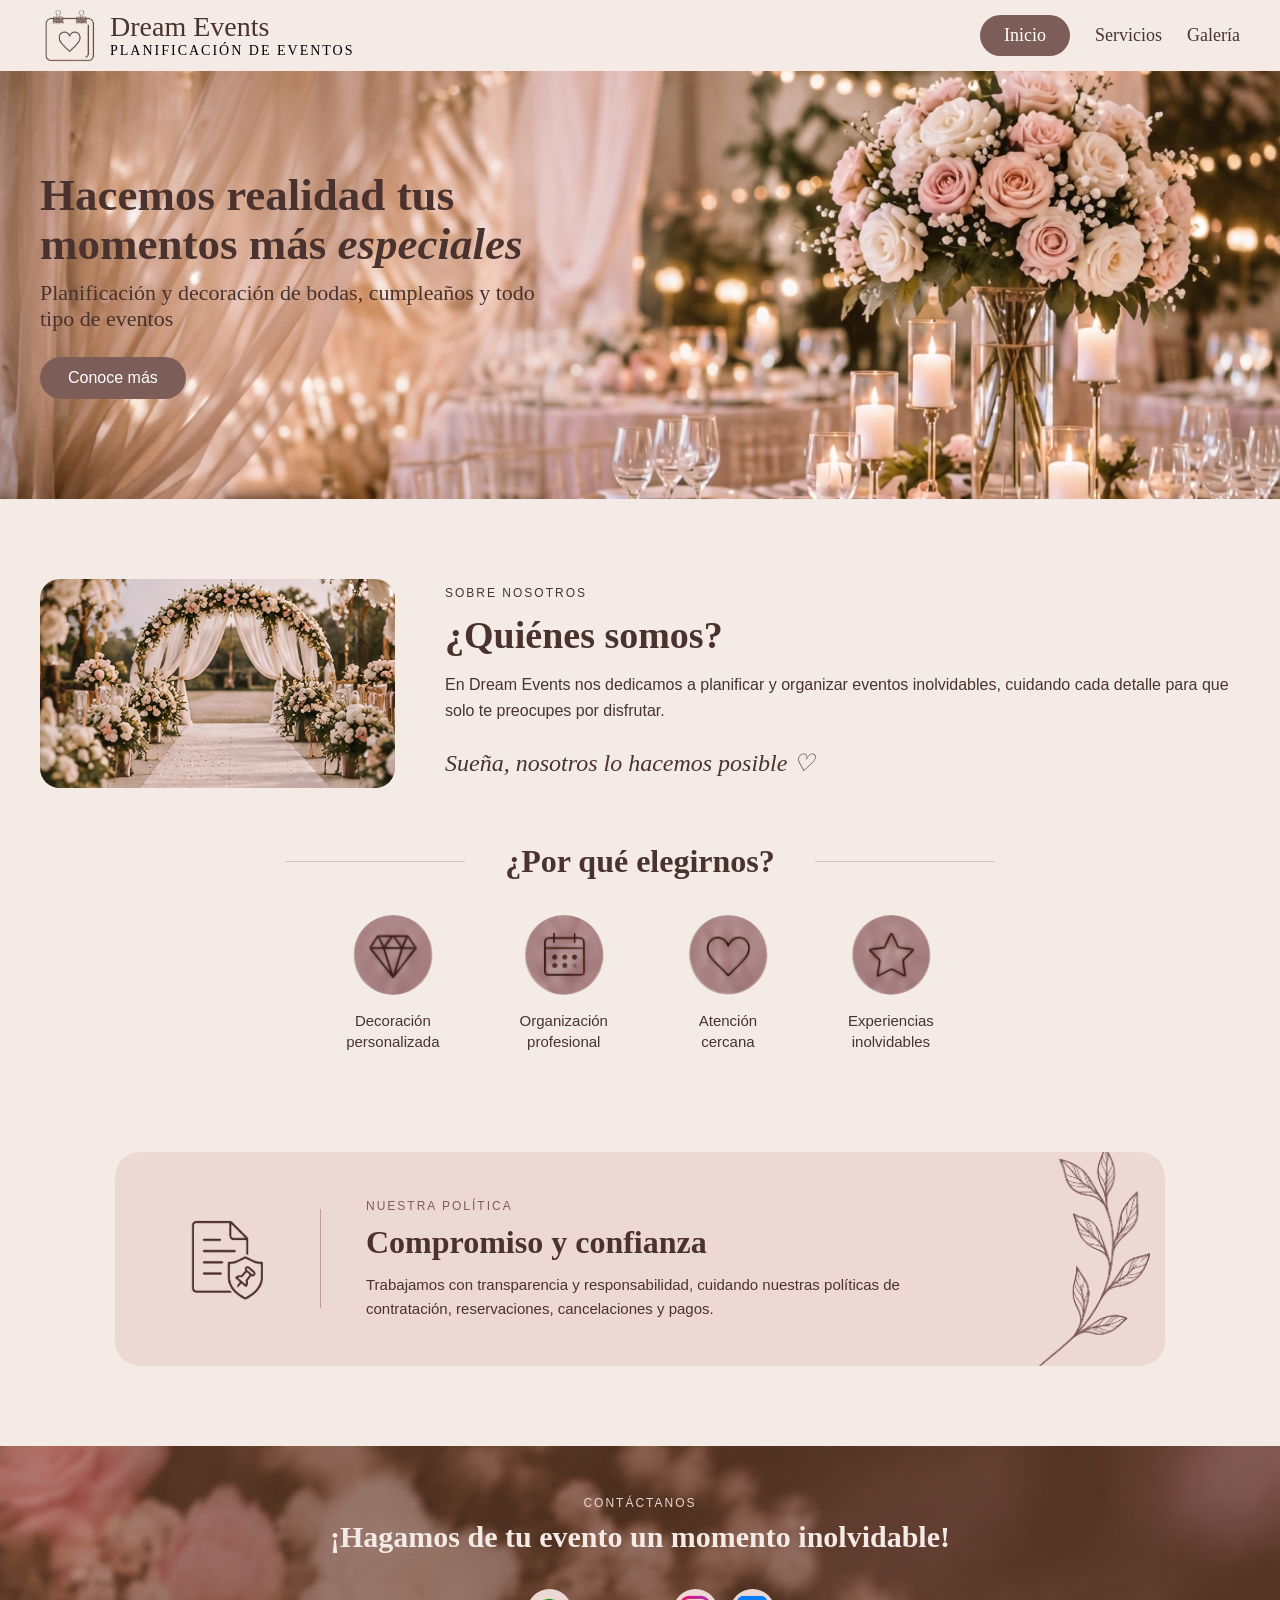
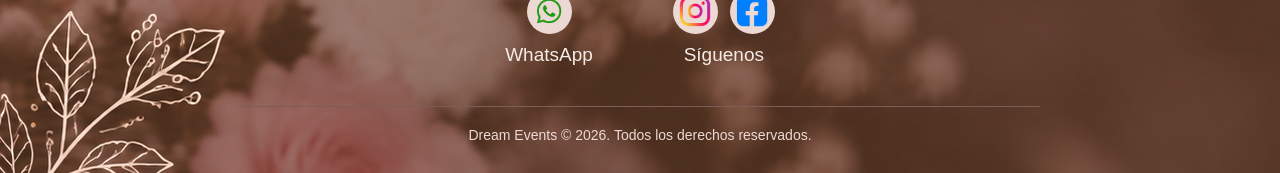
==== index.html @ 873c55a0 "Ajustar enlaces de Open Graph" ====
<!DOCTYPE html>
<html lang="en">
<head>
    <meta charset="UTF-8">
    <meta name="viewport" content="width=device-width, initial-scale=1.0">
    <meta property="og:title" content="Dream Events">
    <meta property="og:description" content="Visita nuestro enlace para poder acceder a toda la 
    información que debes saber para planificar tus eventos más especiales">
    <meta property="og:image" content="https://i.postimg.cc/x1cxjT02/img-banner.jpg">
    <meta property="og:url" content="https://crismely-baez.github.io/Dream-Events/">
    <title>Dream Events</title>
    <link rel="stylesheet" href="index.css">
    <link rel="shortcut icon" href="img/logo.png" type="image/x-icon">
</head>
<body>
    <header class="menu">
        <div class="marca">
            <div class="logo-menu">
                <img src="img/logo.png" alt="Logo de Dream Events">
            </div>

            <div class="text-menu">
                <p class="titulo-logo">Dream Events</p>
                <p class="subtitulo-logo">PLANIFICACIÓN DE EVENTOS</p>
            </div>
        </div>

        <nav class="contenedor-enlaces">
            <a href="index.html" class="activo">Inicio</a>
            <a href="servicios.html">Servicios</a>
            <a href="galeria.html">Galería</a>
        </nav>
    </header>

    <main>
    <section class="banner">
        <div class="contenido-portada">
            <h1>Hacemos realidad tus momentos más <span class="destacado">especiales</span></h1>
            <p>Planificación y decoración de bodas, cumpleaños y todo tipo de eventos</p>
            <a href="servicios.html" class="btn">Conoce más</a>
        </div>
    </section>

    <section class="nosotros">
        <div class="nosotros-img">
            <img src="img/foto-nosotros.webp" alt="Arco floral decorado para boda">
        </div>

        <div class="nosotros-text">
            <p class="subtitulo-nosotros">SOBRE NOSOTROS</p>
            <h2>¿Quiénes somos?</h2>
            <p>En Dream Events nos dedicamos a planificar y organizar eventos inolvidables, cuidando cada detalle para que solo te preocupes por disfrutar.</p>
            <p class="frase-firma">Sueña, nosotros lo hacemos posible ♡</p>
        </div>
    </section>

    <section class="elegirnos">
        <h2>¿Por qué elegirnos?</h2>

        <div class="contenedor-beneficios">
            <div class="beneficio">
               <div class="icono-beneficio">
                <img src="img/diamante.png" alt="Icono de diamante">
               </div> 
               <p>Decoración <br>personalizada</p>
            </div>

        <div class="beneficio">
            <div class="icono-beneficio">
                <img src="img/calendario.png" alt="Icono de calendario">
            </div>
            <p>Organización <br>profesional</p>
        </div>

        <div class="beneficio">
            <div class="icono-beneficio">
                <img src="img/corazon.png" alt="Icono de corazón">
            </div>
            <p>Atención <br>cercana</p>
        </div>

        <div class="beneficio">
            <div class="icono-beneficio">
                <img src="img/estrella.png" alt="Icono de estrella">
            </div>
            <p>Experiencias <br>inolvidables</p>
        </div>
        </div>
    </section>

    <section class="politicas">
        <div class="tarjeta-politicas">
            <div class="politicas-icono">
                <img src="img/politicas.png" alt="Icono de documento">
            </div>


            <div class="politicas-texto">
                <p class="subtitulo-politicas">NUESTRA POLÍTICA</p>
                <h2>Compromiso y confianza</h2>
                <p>Trabajamos con transparencia y responsabilidad, cuidando nuestras políticas de contratación, reservaciones, 
                    cancelaciones y pagos.</p>
            </div>

            <div class="foto-palmera">
                <img src="img/palmera.png" alt="Ilustración de palmera">
            </div>
        </div>

    </section>
    </main>

    <footer class="footer">
    <p class="subtitulo-footer">CONTÁCTANOS</p>
    <h2>¡Hagamos de tu evento un momento inolvidable!</h2>

    <div class="redes-footer">
        <!-- Grupo de WhatsApp -->
        <div class="grupo-red">
            <a href="https://wa.me/18090000000" target="_blank" class="circulo-red">
                <img src="img/whatsapp.png" alt="WhatsApp">
            </a>
            <p>WhatsApp</p>
        </div>

        <!-- Grupo de Instagram y Facebook -->
        <div class="grupo-red">
            <div class="dos-iconos">
                <a href="https://instagram.com" target="_blank" class="circulo-red">
                    <img src="img/instagram.png" alt="Instagram">
                </a>
                <a href="https://facebook.com" target="_blank" class="circulo-red">
                    <img src="img/facebook.png" alt="Facebook">
                </a>
            </div>
            <p>Síguenos</p>
        </div>
    </div>

    <p class="copyright">Dream Events © 2026. Todos los derechos reservados.</p>
</footer>
</body>
</html>
---- index.css ----
* { /* Esto aplica a absolutamente todos los elementos de la página */
    margin: 0; /* Quita los espacios por fuera que los navegadores ponen solos */
    padding: 0; /* Quita los espacios de relleno por dentro que vienen por defecto */
    box-sizing: border-box; /* Hace que los bordes y rellenos no agranden el tamaño final de las cajas */
}

body { /* Estilos generales para toda la página */
    background-color: #f5ebe6; /* Pinta todo el fondo de un color crema rosado suave */
}

.menu { /* Barra superior donde van el logo y los enlaces */
    background-color: #f5ebe6; /* Le da el mismo fondo crema rosado a la barra */
    display: flex; /* Pone el logo y los enlaces uno al lado del otro en fila */
    justify-content: space-between; /* Empuja el logo hacia la izquierda y los enlaces hacia la derecha */
    align-items: center; /* Centra todo a la misma altura */
    padding: 8px 40px; /* Deja espacio interno de 8px arriba/abajo y 40px a los lados */
    position: sticky; /* Hace que el menú se quede pegado cuando bajas la página */
    top: 0; /* Le indica que se quede pegado justo en el borde de arriba (0 píxeles) */
    z-index: 1000; /* Asegura que el menú siempre pase POR ENCIMA de las fotos y tarjetas al bajar */
}

.marca { /* Caja que agrupa el dibujo del logo y el nombre de la empresa */
    display: flex; /* Pone el dibujo del logo al lado del texto */
    align-items: center; /* Alinea el dibujo y el texto al centro de altura */
    gap: 15px; /* Deja una separación de 15px entre el dibujo y el nombre */
}

.logo-menu img { /* Imagen del logo en el menú */
    width: 55px; /* Le da un ancho fijo de 55 píxeles */
    display: block; /* Evita un pequeño espacio fantasma que suele quedar debajo de las fotos */
}

.titulo-logo { /* Nombre principal de la marca */
    margin: 0; /* Quita espacios extra alrededor del título */
    color: #4a322e; /* Pinta las letras de color marrón oscuro */
    font-size: 28px; /* Define un tamaño grande para la letra */
}

.subtitulo-logo { /* Texto pequeño debajo del nombre de la marca */
    font-size: 14px; /* Define un tamaño de letra pequeño */
    letter-spacing: 2px; /* Separa un poco las letras entre sí para que se vea elegante */
}

.contenedor-enlaces { /* Caja que guarda los botones de navegación */
    display: flex; /* Pone los enlaces en fila horizontal */
    align-items: center; /* Los alinea verticalmente al centro */
    gap: 25px; /* Deja 25px de espacio entre cada enlace */
}

.contenedor-enlaces a { /* Estilo de cada palabra o enlace del menú */
    text-decoration: none; /* Quita la línea subrayada típica de los enlaces */
    color: #4a322e; /* Pinta las letras de marrón oscuro */
    font-size: 18px; /* Define el tamaño del texto del menú */
}

.contenedor-enlaces a.activo { /* Estilo especial para el botón de la página en la que estamos ahora */
    background-color: #7d5d58; /* Le pone un fondo marrón rosado */
    color: white; /* Cambia el color de la letra a blanco */
    padding: 10px 24px; /* Crea espacio alrededor del texto para que parezca un botón */
    border-radius: 25px; /* Redondea las esquinas para darle forma de píldora */
}

.banner { /* Sección grande de portada con foto de fondo */
    background-image: url(img/img-banner.jfif); /* Carga la fotografía que va de fondo */
    background-size: cover; /* Ajusta la foto para que cubra toda la caja sin deformarse */
    background-position: center; /* Centra la foto para que siempre se vea la parte principal */
    padding: 100px 40px; /* Da bastante altura arriba/abajo (100px) y espacio a los lados (40px) */
}

.contenido-portada { /* Caja que contiene los textos encima de la foto de portada */
    max-width: 500px; /* Limita el ancho del texto para que no tape toda la fotografía */
}

.contenido-portada h1 { /* Título principal de la portada */
    color: #4a322e;
    font-size: 45px;
    line-height: 1.1;
    margin-bottom: 10px;
}

.contenido-portada p { /* Párrafo descriptivo debajo del título de portada */
    font-size: 22px; /* Define un tamaño de letra mediano-grande */
    color: #4a322e;
}

.btn { /* Botón principal de acción */
    display: inline-block; /* Permite darle medidas y espacios como una caja sin ocupar todo el ancho */
    background-color: #7d5d58; /* Pinta el botón de marrón rosado */
    color: white; /* Pone las letras del botón en blanco */
    text-decoration: none; /* Quita el subrayado del enlace */
    padding: 12px 28px; /* Da grosor y ancho interno al botón */
    border-radius: 25px; /* Redondea completamente los bordes del botón */
    font-family: sans-serif; /* Usa letra limpia y moderna */
    margin-top: 25px; /* Separa el botón del texto que tiene arriba */
    cursor: pointer; /* Cambia la flecha del mouse por una manito al pasar por encima */
    transition: background-color 0.3s ease; /* Hace que el cambio de color sea suave y no de golpe */
}

.btn:hover { /* Qué pasa cuando el usuario pasa el mouse encima del botón */
    background-color: #4a322e; /* Oscurece el color del botón */
}

.destacado { /* Palabras resaltadas dentro de un texto */
    font-style: italic; /* Inclina las letras en cursiva */
}

.nosotros { /* Sección "Sobre nosotros" */
    display: flex; /* Pone la foto a un lado y el texto al otro */
    align-items: center; /* Centra verticalmente la foto con respecto al texto */
    justify-content: center; /* Centra todo el bloque en medio de la pantalla */
    gap: 50px; /* Deja una separación de 50px entre la foto y el texto */
    padding: 80px 40px 20px 40px; /* Espacios internos: 80px arriba, 40px derecha, 20px abajo, 40px izquierda */
}

.nosotros-img img { /* Fotografía de la sección Nosotros */
    width: 450px; /* Le da un ancho de 450 píxeles */
    max-width: 100%; /* Evita que la foto se salga de la pantalla si el celular es más angosto */
    border-radius: 20px; /* Redondea las cuatro esquinas de la foto */
    display: block; /* Elimina espacios vacíos debajo de la imagen */
}

.subtitulo-nosotros { /* Etiqueta pequeña arriba del título "Nosotros" */
    font-family: sans-serif; /* Tipo de letra limpio */
    font-size: 12px; /* Letra pequeña */
    letter-spacing: 2px; /* Separa las letras para darle estilo */
    color: #7d5d58; /* Color marrón rosado suave */
    margin-bottom: 10px; /* Deja 10px de aire debajo antes del título */
}

.nosotros-text h2 { /* Título principal de la sección Nosotros */
    color: #4a322e; /* Color marrón oscuro */
    font-size: 38px; /* Tamaño grande */
    margin-top: 0; /* Sin espacio extra arriba */
    margin-bottom: 15px; /* Deja 15px de espacio antes del párrafo */
}

.nosotros-text p { /* Párrafo de historia en Nosotros */
    font-family: sans-serif; /* Tipo de letra limpio y fácil de leer */
    color: #4a332e; /* Color marrón oscuro */
    line-height: 1.6; /* Aumenta el espacio entre renglones para leer con comodidad */
}

.nosotros-text .frase-firma { /* Frase decorativa al final de Nosotros */
    font-family: cursive; /* Usa un estilo de letra manuscrita */
    font-style: italic; /* Inclina un poco la letra */
    font-size: 24px; /* Tamaño mediano */
    margin-top: 20px; /* La separa 20px del párrafo anterior */
}

.elegirnos { /* Sección "¿Por qué elegirnos?" */
    padding: 20px 40px 60px 40px; /* Espacios alrededor de la sección (arriba, derecha, abajo, izquierda) */
    text-align: center; /* Centra todos los textos de esta sección */
}

.elegirnos h2 { /* Título "¿Por qué elegirnos?" */
    color: #4a322e; /* Color marrón oscuro */
    font-size: 32px; /* Tamaño grande */
    margin-top: 15px; /* Espacio arriba */
    margin-bottom: 35px; /* Espacio abajo antes de los íconos */
    display: flex; /* Permite poner las líneas decorativas a los lados del título */
    align-items: center; /* Alinea las líneas exactamente a la mitad de altura del texto */
    justify-content: center; /* Centra el título y sus líneas */
    gap: 40px; /* Deja 40px de espacio entre el texto y las líneas laterales */
}

.elegirnos h2::before, .elegirnos h2::after { /* Crea las dos líneas decorativas a izquierda y derecha del título */
    content: ""; /* Necesario para que el navegador dibuje el adorno aunque no tenga texto */
    width: 180px; /* Largo de cada línea */
    height: 1px; /* Grosor muy fino de 1 píxel */
    background-color: #d3c0bb; /* Color rosado grisáceo suave para las líneas */
}

.contenedor-beneficios { /* Caja que agrupa los 4 íconos de beneficios */
    display: flex; /* Coloca los 4 beneficios en fila horizontal */
    justify-content: center; /* Los centra en la página */
    gap: 80px; /* Deja 80px de separación entre cada beneficio */
}

.beneficio { /* Cada columna individual con su círculo y su texto */
    display: flex; /* Activa el acomodo ordenado */
    flex-direction: column; /* Pone el círculo arriba y el texto debajo en columna */
    align-items: center; /* Centra el texto justo debajo del círculo */
}

.icono-beneficio { /* Marco circular de cada ícono */
    width: 80px; /* Ancho del círculo */
    height: 80px; /* Alto del círculo */
    border-radius: 50%; /* Convierte el cuadrado en un círculo perfecto */
    overflow: hidden; /* Recorta cualquier esquina de la imagen que sobresalga del círculo */
}

.icono-beneficio img { /* Imagen dentro del círculo */
    width: 100%; /* Ocupa todo el ancho del círculo */
    height: 100%; /* Ocupa todo el alto del círculo */
    object-fit: cover; /* Ajusta la imagen para llenar el círculo sin aplastarse */
}

.beneficio p { /* Texto debajo de cada círculo */
    margin-top: 15px; /* Separa el texto 15px del círculo */
    font-family: sans-serif; /* Tipo de letra limpio */
    color: #4a322e; /* Color marrón oscuro */
    font-size: 15px; /* Tamaño de letra cómodo */
    line-height: 1.4; /* Espacio entre renglones */
}

.politicas { /* Espacio exterior que rodea la tarjeta de políticas */
    padding: 40px 40px 80px 40px; /* Deja aire arriba, a los lados y bastante espacio abajo */
}

.tarjeta-politicas { /* Caja rosada redondeada de políticas */
    background-color: #edd9d4; /* Color de fondo rosado pastel */
    max-width: 1050px; /* Ancho máximo para que no se estire demasiado en pantallas gigantes */
    margin: 0 auto; /* Centra la tarjeta automáticamente en medio de la página */
    border-radius: 25px; /* Redondea las esquinas de la tarjeta */
    padding: 45px 60px; /* Espacio interno para que el contenido no toque los bordes */
    display: flex; /* Pone el ícono del documento al lado del texto */
    align-items: center; /* Centra verticalmente el ícono y el texto */
    gap: 45px; /* Deja 45px entre el ícono y el texto */
    position: relative; /* Sirve de referencia para que la palmera se ubique respecto a esta tarjeta */
    overflow: hidden; /* Recorta cualquier parte de la palmera que intente salirse de los bordes */
}

.politicas-icono { /* Caja del ícono del documento */
    border-right: 1px solid #b89f9a; /* Dibuja la línea vertical divisoria a la derecha del ícono */
    padding-right: 45px; /* Deja 45px entre el ícono y esa línea vertical */
}

.politicas-icono img { /* Dibujo del documento */
    width: 100px; /* Le da un ancho de 100 píxeles */
    display: block; /* Quita espacios extra debajo del dibujo */
}

.politicas-texto { /* Caja con los textos de políticas */
    max-width: 650px; /* Limita el ancho de los párrafos */
    padding-right: 90px; /* Deja espacio libre a la derecha para que el texto nunca choque con la palmera */
}

.politicas-texto p { /* Párrafo explicativo de políticas */
    font-family: sans-serif; /* Letra limpia */
    color: #4a322e; /* Color marrón oscuro */
    font-size: 15px; /* Tamaño de letra mediano */
    line-height: 1.6; /* Espacio cómodo entre renglones */
    margin: 0; /* Sin márgenes extra */
}

.politicas-texto .subtitulo-politicas { /* Etiqueta pequeña "NUESTRA POLÍTICA" */
    font-size: 12px; /* Tamaño pequeño */
    letter-spacing: 2px; /* Separa las letras */
    color: #7d5d58; /* Color marrón rosado */
    margin-bottom: 8px; /* Espacio debajo antes del título */
}

.politicas-texto h2 { /* Título "Compromiso y confianza" */
    color: #4a322e; /* Color marrón oscuro */
    font-size: 32px; /* Tamaño grande */
    margin: 0 0 12px 0; /* Deja 12px de espacio debajo antes del párrafo */
}

.foto-palmera { /* Caja que sostiene la ilustración de la rama o palmera */
    position: absolute; /* Permite mover la palmera libremente dentro de la tarjeta sin empujar el texto */
    right: 15px; /* La pega a 15px del borde derecho */
    bottom: 0; /* La apoya justo en el borde inferior de la tarjeta */
    width: 125px; /* Define el ancho de la ilustración */
}

.foto-palmera img { /* Imagen de la palmera */
    width: 100%; /* Hace que la imagen ocupe todo el ancho de su caja (125px) */
    height: auto; /* Calcula la altura sola para que no se vea estirada ni aplastada */
    display: block; /* Elimina espacios vacíos debajo */
}

.footer { /* Caja principal del pie de página */
    background-image: url(img/foto-footer.png);
    color: #f5ebe6; /* Pinta las letras de color crema suave */
    text-align: center; /* Centra todos los textos */
    padding: 50px 20px 30px 20px; /* Deja espacio arriba, a los lados y abajo */
}

.subtitulo-footer { /* Texto pequeño "CONTÁCTANOS" */
    font-family: sans-serif; /* Tipo de letra limpio */
    font-size: 12px; /* Letra pequeña */
    letter-spacing: 2px; /* Separa un poco las letras */
    color: #edd9d4; /* Color rosado claro */
    margin-bottom: 10px; /* Espacio debajo antes del título */
}

.footer h2 { /* Frase principal del pie de página */
    font-size: 30px; /* Tamaño grande */
    margin-bottom: 35px; /* Espacio debajo antes de los botones */
}

.redes-footer { /* Caja que junta WhatsApp y Síguenos */
    display: flex; /* Pone ambos grupos uno al lado del otro */
    justify-content: center; /* Los centra en medio de la pantalla */
    gap: 80px; /* Deja espacio entre WhatsApp y Síguenos */
    margin-bottom: 40px; /* Espacio debajo antes de la línea final */
}

.grupo-red { /* Columna de cada red (círculo arriba y palabra abajo) */
    display: flex; /* Activa el orden */
    flex-direction: column; /* Pone el círculo arriba y el texto debajo */
    align-items: center; /* Centra el texto debajo del círculo */
    gap: 10px; /* Separa el círculo del texto */
    font-family: sans-serif; /* Letra limpia */
    font-size: 14px; /* Tamaño mediano-pequeño */
}

.grupo-red p {
    font-size: 19px;
}

.dos-iconos { /* Caja para juntar Instagram y Facebook */
    display: flex; /* Los pone uno al lado del otro */
    gap: 12px; /* Separa un poco ambos círculos */
}

.circulo-red { /* Cada círculo rosado */
    width: 45px; /* Ancho del círculo */
    height: 45px; /* Alto del círculo */
    background-color: #edd9d4; /* Color rosado pastel */
    border-radius: 50%; /* Lo convierte en un círculo */
    display: flex; /* Permite centrar el ícono adentro */
    align-items: center; /* Centra el ícono verticalmente */
    justify-content: center; /* Centra el ícono horizontalmente */
}

.circulo-red img { /* Imagen dentro del círculo */
    width: 40px; /* Ancho del dibujo */
    height: 40px; /* Alto del dibujo */
    display: block; /* Quita espacios extra */
}

.copyright { /* Texto final de derechos reservados */
    font-family: sans-serif; /* Letra limpia */
    font-size: 14px; /* Letra pequeña */
    color: #edd9d4; /* Color rosado claro */
    border-top: 1px solid #7d5d58; /* Dibuja una línea fina encima del texto */
    padding-top: 20px; /* Separa el texto de esa línea */
    max-width: 800px; /* Hace que la línea no llegue hasta los bordes de la pantalla */
    margin: 0 auto; /* Centra la línea y el texto */
}

/* =========================================
   DISEÑO RESPONSIVO - INICIO
   ========================================= */
@media (max-width: 768px) {

    /* Menú apilado y sin bloquear pantalla al bajar */
    .menu {
        flex-direction: column;
        gap: 12px;
        padding: 15px 20px;
        position: static;
    }

    .marca {
        gap: 10px;
    }

    .titulo-logo {
        font-size: 22px;
    }

    .subtitulo-logo {
        font-size: 11px;
    }

    .contenedor-enlaces {
        gap: 15px;
        flex-wrap: wrap;
        justify-content: center;
    }

    .contenedor-enlaces a {
        font-size: 16px;
    }

    .contenedor-enlaces a.activo {
        padding: 8px 18px;
    }

    /* Portada */
    .banner {
        padding: 60px 20px;
    }

    .contenido-portada h1 {
        font-size: 32px;
    }

    .contenido-portada p {
        font-size: 18px;
    }

    /* Sección Nosotros: imagen arriba, texto abajo */
    .nosotros {
        flex-direction: column;
        text-align: center;
        padding: 45px 20px 20px 20px;
        gap: 25px;
    }

    .nosotros-text h2 {
        font-size: 28px;
    }

    /* Sección ¿Por qué elegirnos? */
    .elegirnos {
        padding: 20px 20px 45px 20px;
    }

    .elegirnos h2 {
        font-size: 25px;
        gap: 12px;
    }

    .elegirnos h2::before,
    .elegirnos h2::after {
        width: 45px;
    }

    .contenedor-beneficios {
        flex-direction: column;
        gap: 25px;
    }

    /* Tarjeta de Políticas */
    .politicas {
        padding: 20px 20px 50px 20px;
    }

    .tarjeta-politicas {
        flex-direction: column;
        text-align: center;
        padding: 30px 20px;
        gap: 20px;
    }

    .politicas-icono {
        border-right: none;
        border-bottom: 1px solid #b89f9a;
        padding-right: 0;
        padding-bottom: 20px;
    }

    .politicas-texto {
        padding-right: 0;
    }

    .politicas-texto h2 {
        font-size: 26px;
    }

    .foto-palmera {
        width: 75px;
        opacity: 0.35;
        right: 5px;
    }

    /* Footer */
    .footer h2 {
        font-size: 24px;
    }

    .redes-footer {
        flex-direction: column;
        gap: 25px;
    }
}
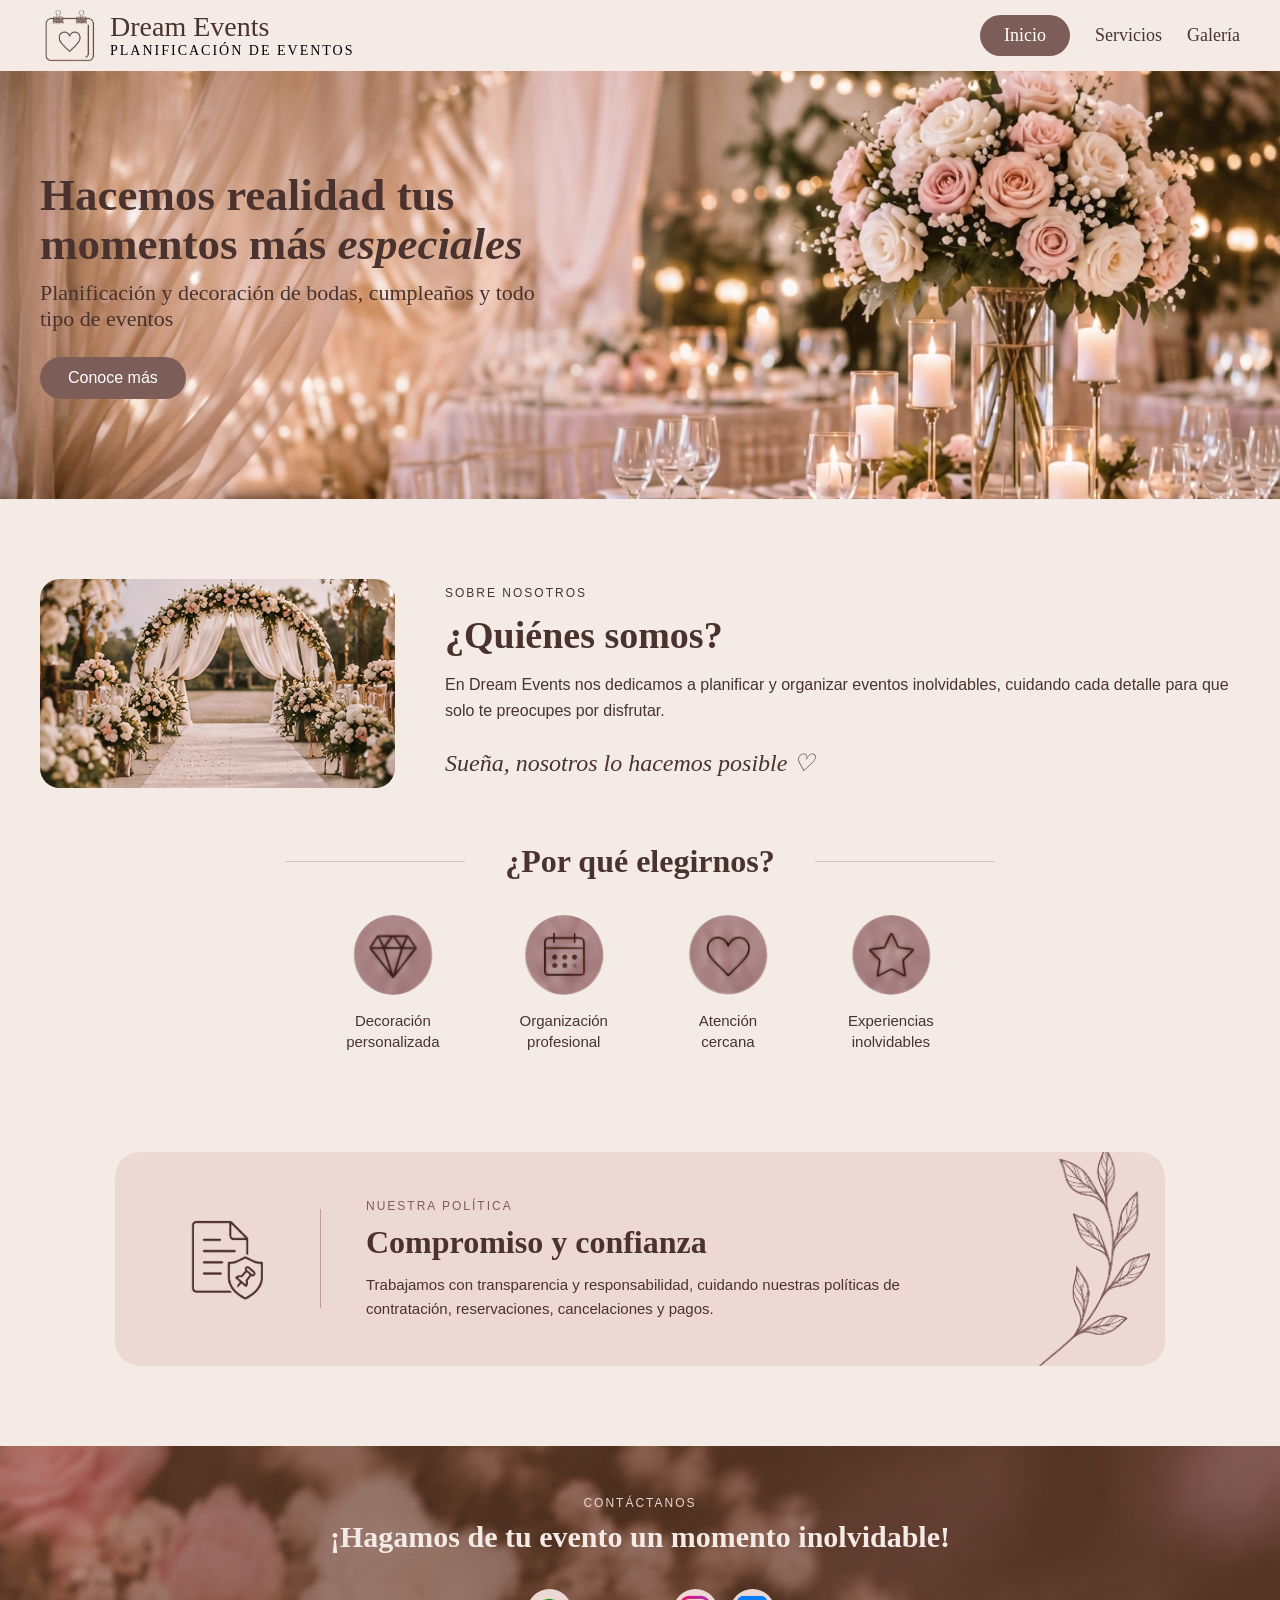
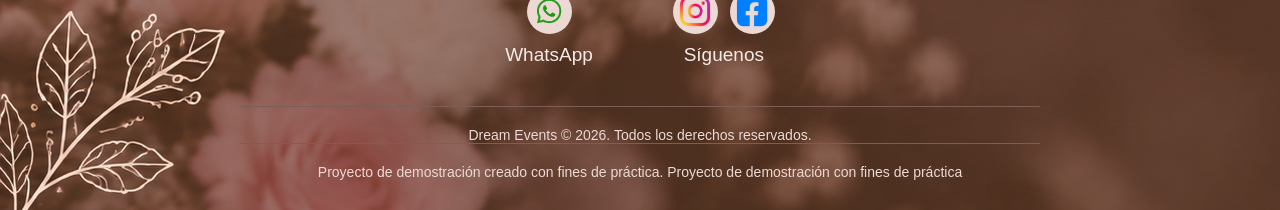
==== commit 1cdf5096: "Agrego meta description" ====
--- a/index.html
+++ b/index.html
@@ -3,6 +3,7 @@
 <head>
     <meta charset="UTF-8">
     <meta name="viewport" content="width=device-width, initial-scale=1.0">
+    <meta name="description" content="Planificación y decoración de bodas, cumpleaños y eventos especiales. Atención personalizada. ¡Cotiza tu evento por WhatsApp!">
     <meta property="og:title" content="Dream Events">
     <meta property="og:description" content="Visita nuestro enlace para poder acceder a toda la 
     información que debes saber para planificar tus eventos más especiales">
@@ -138,6 +139,7 @@
     </div>
 
     <p class="copyright">Dream Events © 2026. Todos los derechos reservados.</p>
+    <p class="copyright">Proyecto de demostración creado con fines de práctica. Proyecto de demostración con fines de práctica</p>
 </footer>
 </body>
 </html>
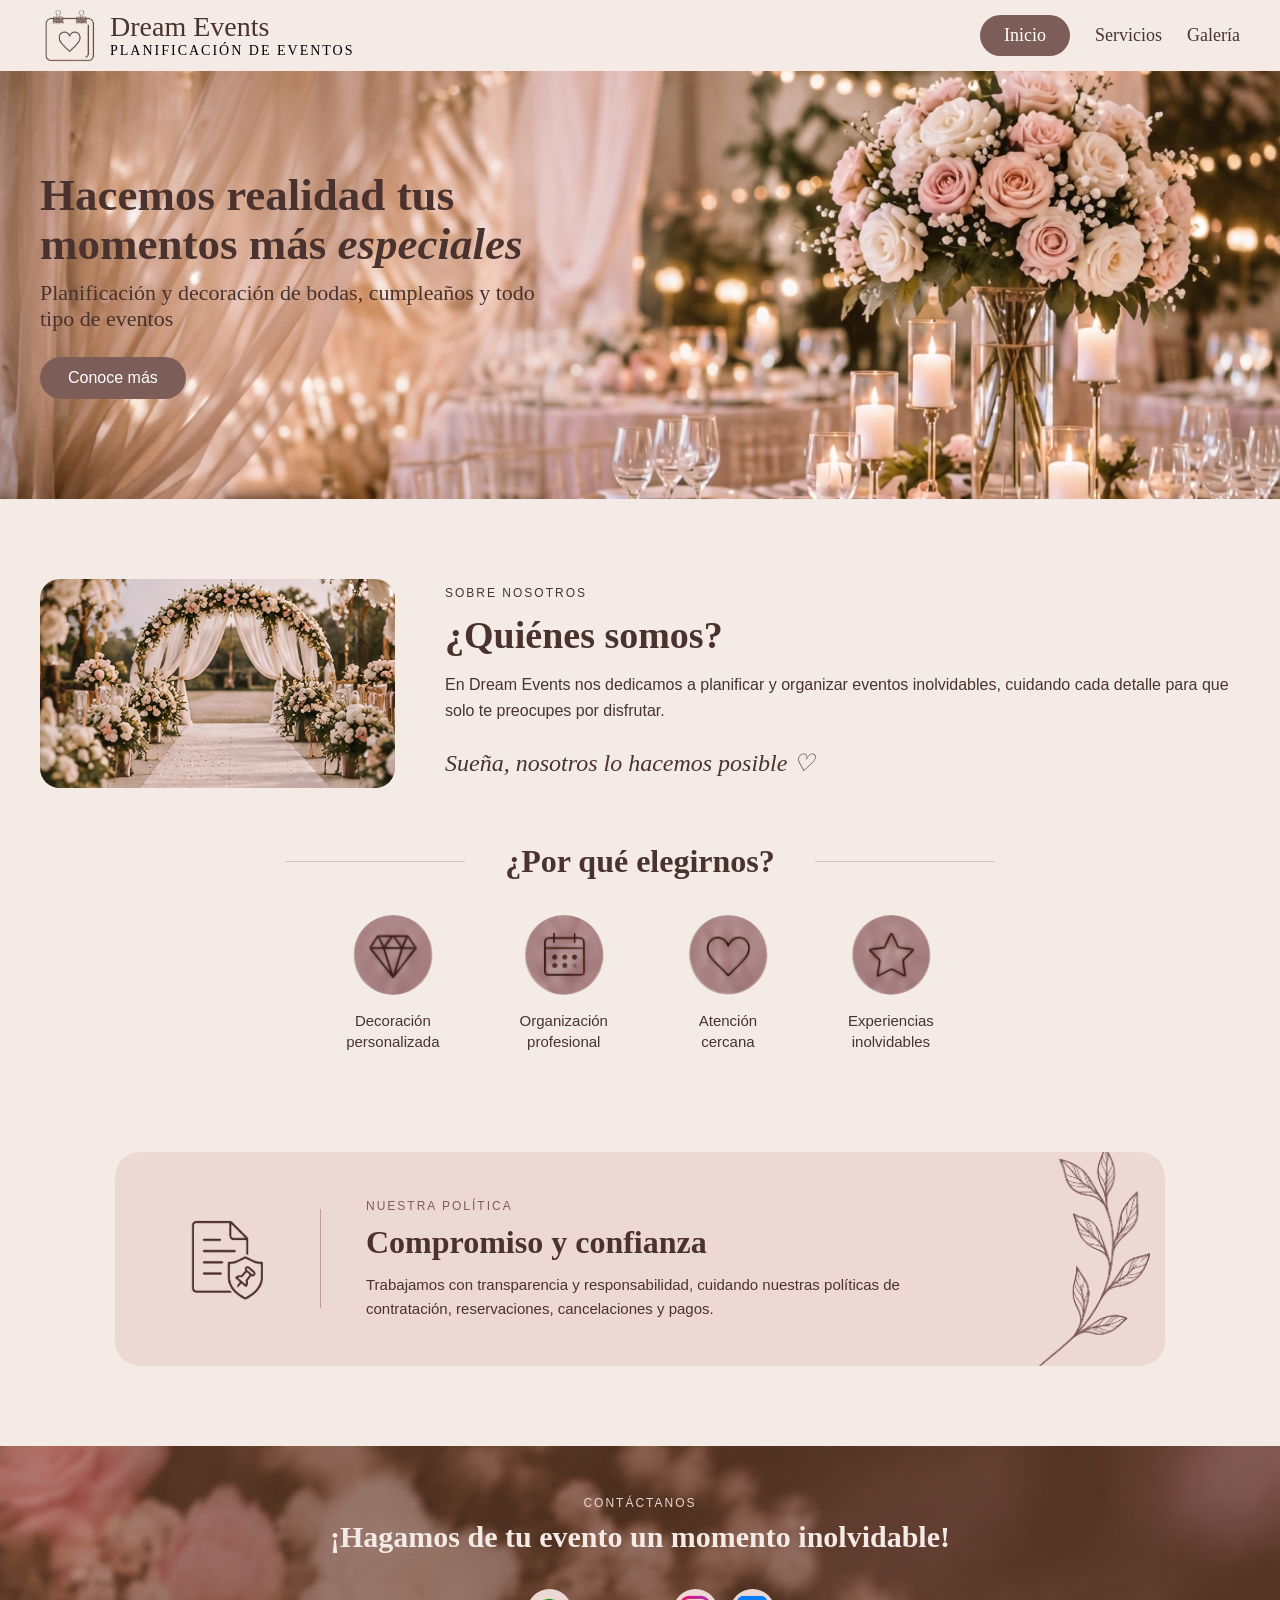
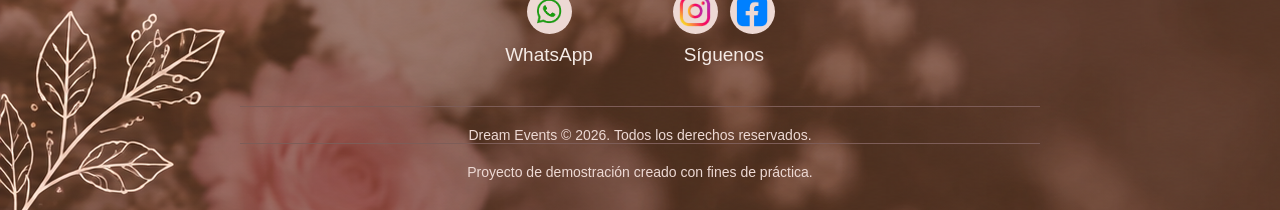
==== commit 9019bfdc: "Arreglos en el footer" ====
--- a/index.html
+++ b/index.html
@@ -139,7 +139,7 @@
     </div>
 
     <p class="copyright">Dream Events © 2026. Todos los derechos reservados.</p>
-    <p class="copyright">Proyecto de demostración creado con fines de práctica. Proyecto de demostración con fines de práctica</p>
+    <p class="copyright">Proyecto de demostración creado con fines de práctica.</p>
 </footer>
 </body>
 </html>
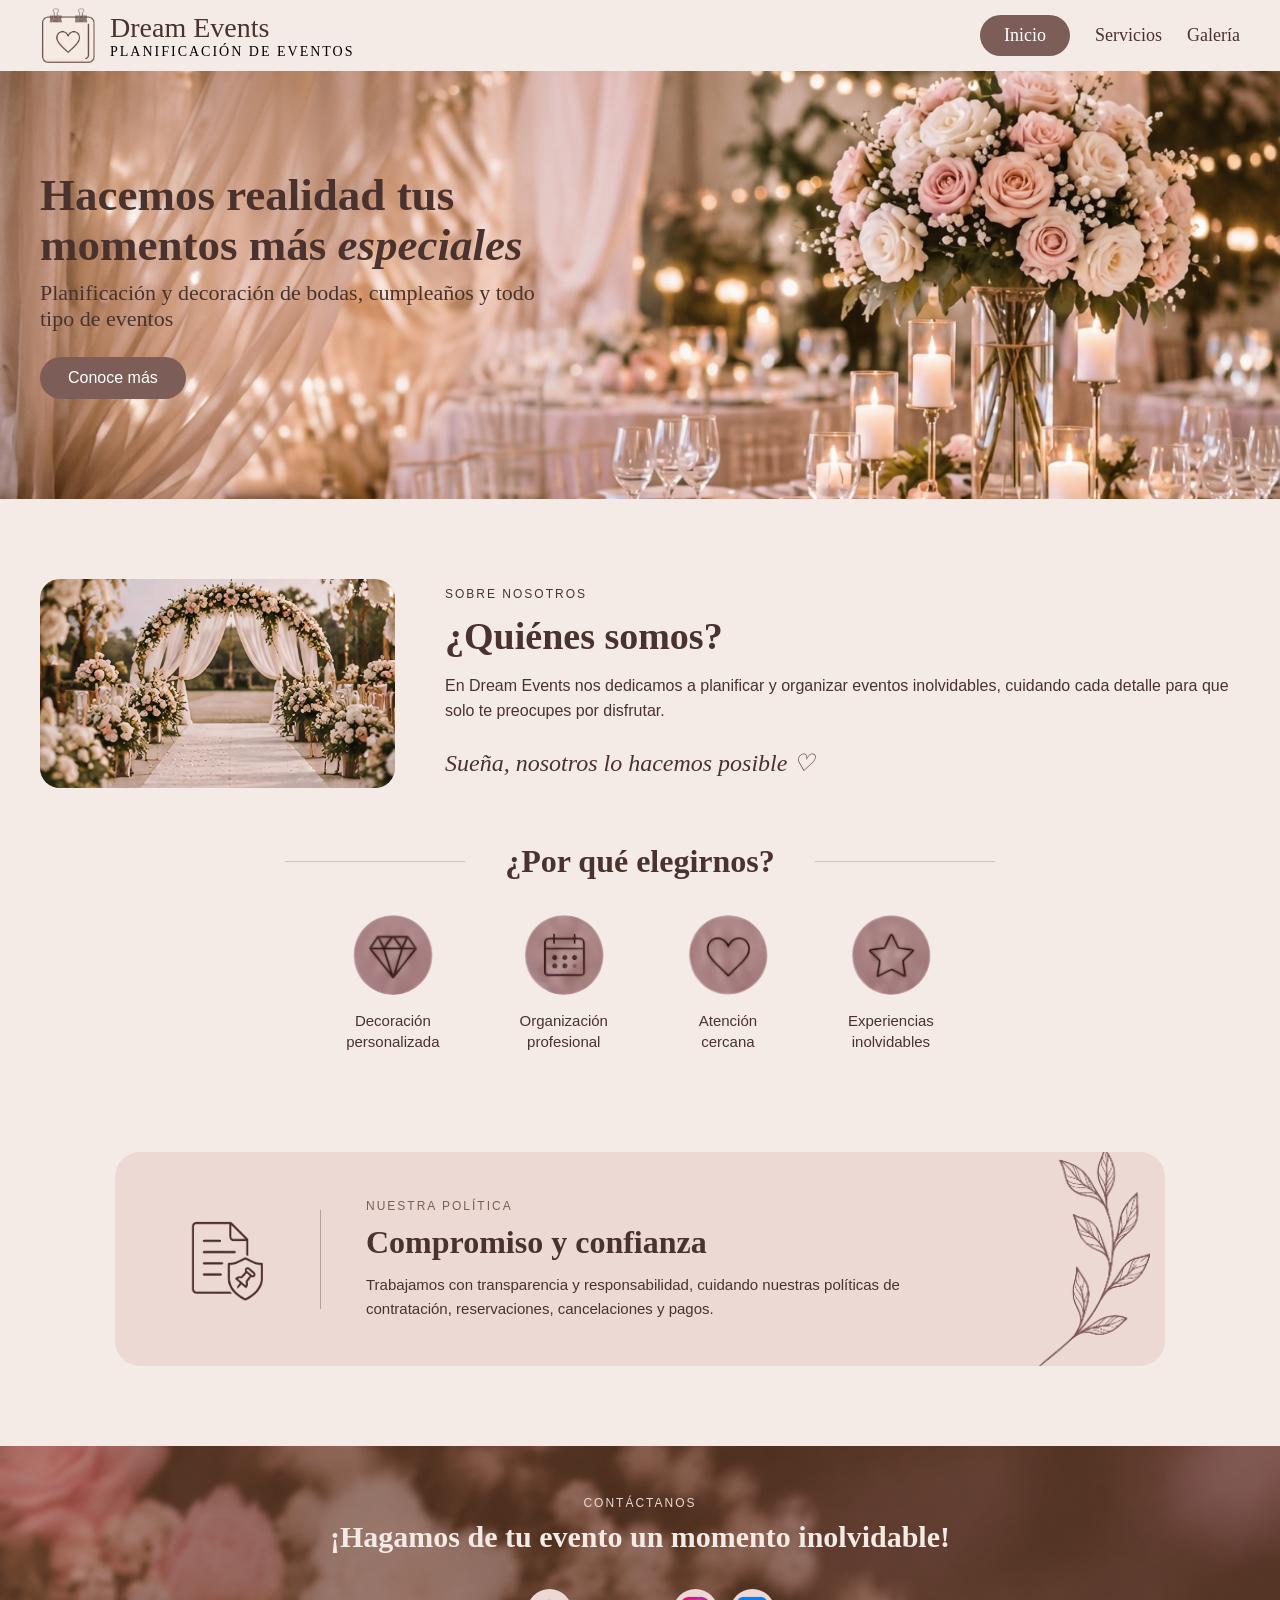
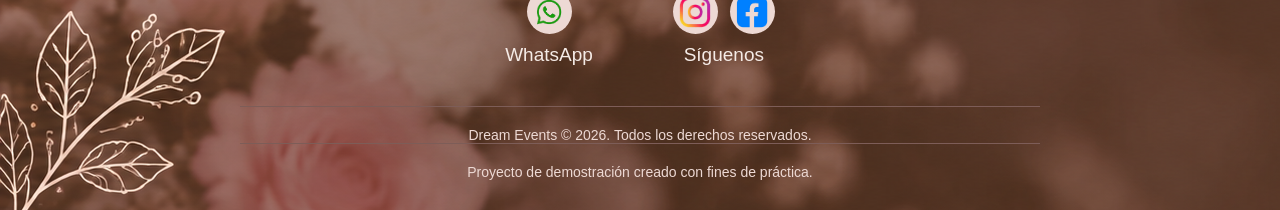
==== commit bfff8c14: "modificación del icono en todas las páginas" ====
--- a/index.html
+++ b/index.html
@@ -9,9 +9,11 @@
     información que debes saber para planificar tus eventos más especiales">
     <meta property="og:image" content="https://i.postimg.cc/x1cxjT02/img-banner.jpg">
     <meta property="og:url" content="https://crismely-baez.github.io/Dream-Events/">
+    <meta name="google-site-verification" content="7ms36L4c7AofAOpZBSWdG74jmXTn4gAqBpUHyCl5rnc" />
     <title>Dream Events</title>
     <link rel="stylesheet" href="index.css">
-    <link rel="shortcut icon" href="img/logo.png" type="image/x-icon">
+    <link rel="icon" type="image/png" href="img/logo.pngs">
+    <link rel="apple-touch-icon" href="img/logo.png">
 </head>
 <body>
     <header class="menu">
